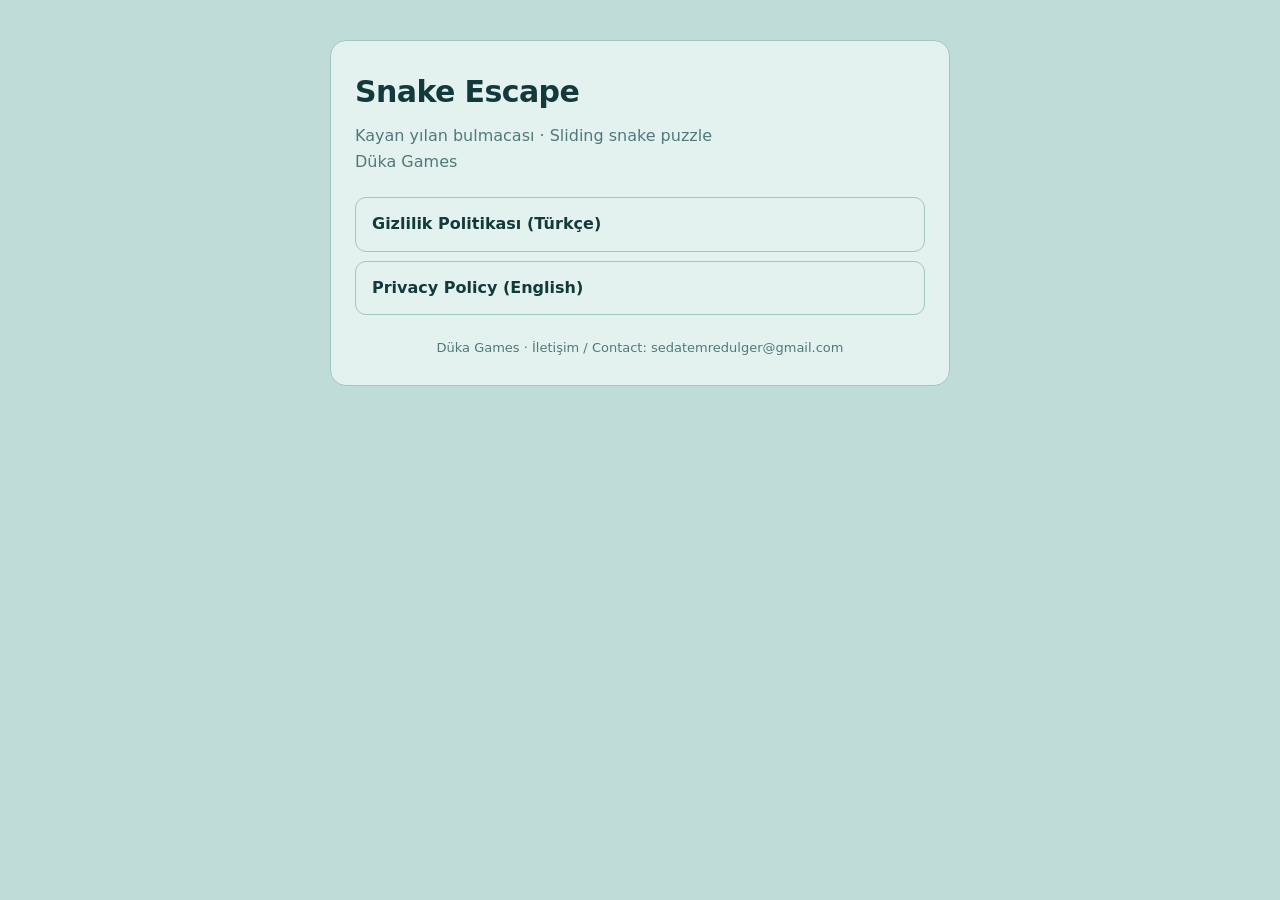
==== index.html @ feeebdd0 "Add files via upload" ====
<!doctype html>
<html lang="tr">
<head>
<meta charset="utf-8">
<meta name="viewport" content="width=device-width, initial-scale=1">
<title>Snake Escape</title>
<style>
  :root{ --bg:#BFDCD8; --card:#E4F2EF; --ink:#123A3C; --soft:#4E7A7B; --edge:#9FC7C1; }
  @media (prefers-color-scheme: dark){
    :root{ --bg:#131822; --card:#1B2231; --ink:#E4EAF4; --soft:#93A0B8; --edge:#2C3549; }
  }
  *{ box-sizing:border-box; }
  body{
    margin:0; background:var(--bg); color:var(--ink);
    font-family:system-ui,-apple-system,"Segoe UI",Roboto,sans-serif;
    line-height:1.65; padding:40px 18px;
  }
  .wrap{ max-width:620px; margin:0 auto; }
  .card{ background:var(--card); border:1px solid var(--edge); border-radius:16px; padding:26px 24px; }
  h1{ font-size:30px; margin:0 0 6px; letter-spacing:-.02em; }
  p.sub{ color:var(--soft); margin:0 0 22px; }
  a{ color:inherit; display:block; padding:13px 16px; margin-bottom:9px;
     border:1px solid var(--edge); border-radius:11px; text-decoration:none; font-weight:600; }
  a:hover{ background:var(--bg); }
  footer{ color:var(--soft); font-size:13px; margin-top:22px; text-align:center; }
</style>
</head>
<body>
  <div class="wrap"><div class="card">
    <h1>Snake Escape</h1>
    <p class="sub">Kayan yılan bulmacası · Sliding snake puzzle<br>Düka Games</p>
    <a href="gizlilik.html">Gizlilik Politikası (Türkçe)</a>
    <a href="privacy.html">Privacy Policy (English)</a>
    <footer>Düka Games · İletişim / Contact: sedatemredulger@gmail.com</footer>
  </div></div>
</body>
</html>
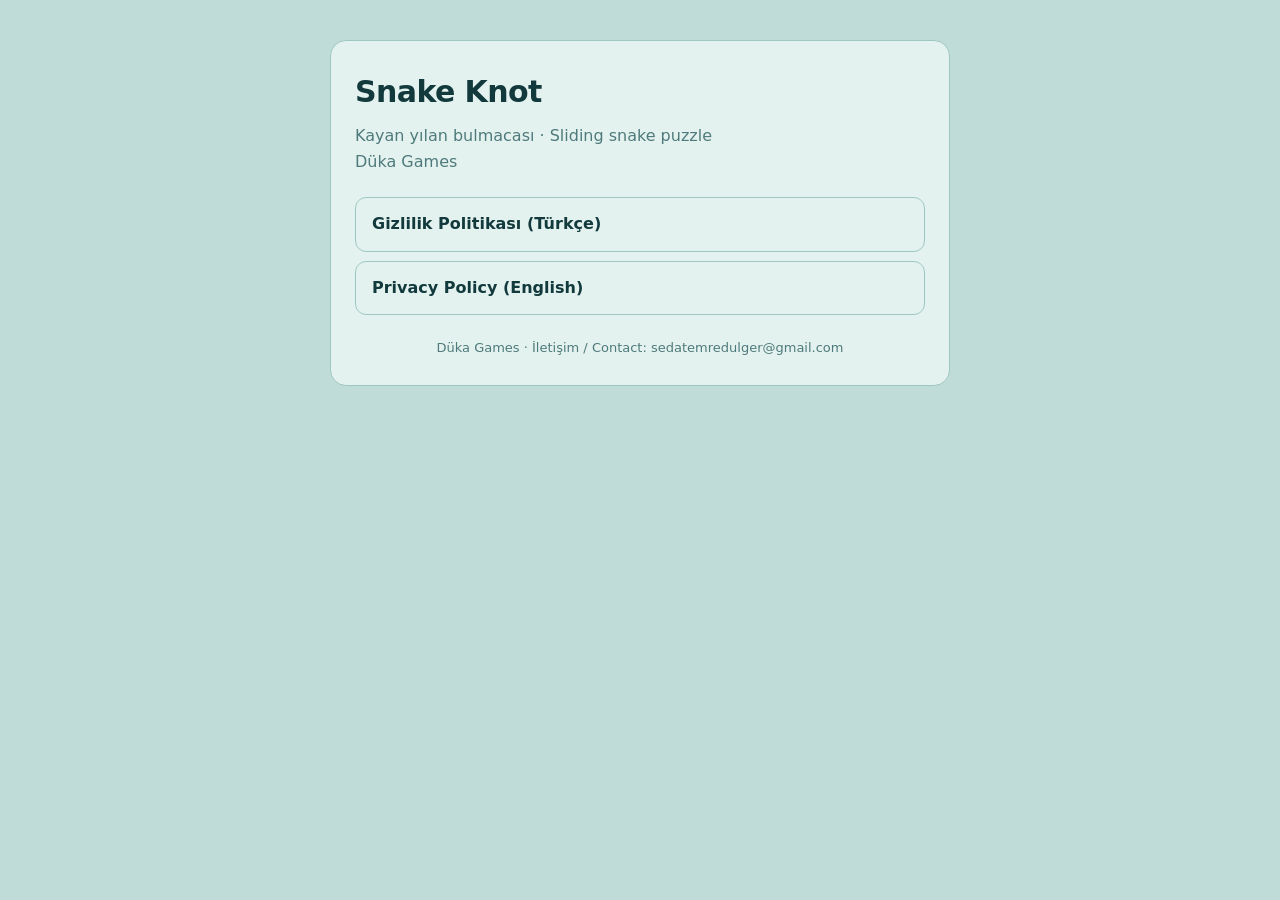
==== commit f679ec4f: "Add files via upload" ====
--- a/index.html
+++ b/index.html
@@ -3,7 +3,7 @@
 <head>
 <meta charset="utf-8">
 <meta name="viewport" content="width=device-width, initial-scale=1">
-<title>Snake Escape</title>
+<title>Snake Knot</title>
 <style>
   :root{ --bg:#BFDCD8; --card:#E4F2EF; --ink:#123A3C; --soft:#4E7A7B; --edge:#9FC7C1; }
   @media (prefers-color-scheme: dark){
@@ -27,7 +27,7 @@
 </head>
 <body>
   <div class="wrap"><div class="card">
-    <h1>Snake Escape</h1>
+    <h1>Snake Knot</h1>
     <p class="sub">Kayan yılan bulmacası · Sliding snake puzzle<br>Düka Games</p>
     <a href="gizlilik.html">Gizlilik Politikası (Türkçe)</a>
     <a href="privacy.html">Privacy Policy (English)</a>
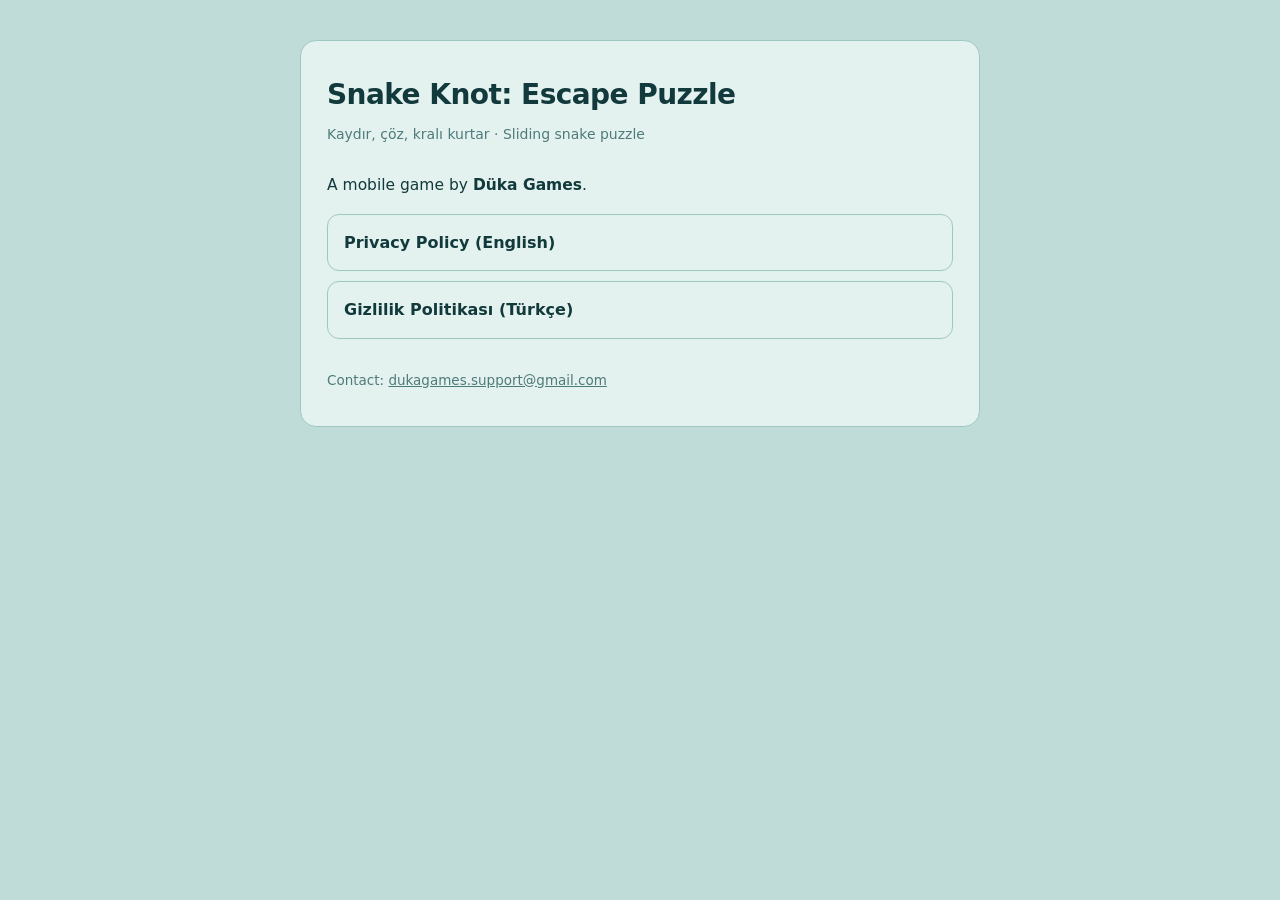
==== commit 9eb3af6f: "Add files via upload" ====
--- a/index.html
+++ b/index.html
@@ -1,5 +1,5 @@
 <!doctype html>
-<html lang="tr">
+<html lang="en">
 <head>
 <meta charset="utf-8">
 <meta name="viewport" content="width=device-width, initial-scale=1">
@@ -10,28 +10,34 @@
     :root{ --bg:#131822; --card:#1B2231; --ink:#E4EAF4; --soft:#93A0B8; --edge:#2C3549; }
   }
   *{ box-sizing:border-box; }
-  body{
-    margin:0; background:var(--bg); color:var(--ink);
+  body{ margin:0; background:var(--bg); color:var(--ink);
     font-family:system-ui,-apple-system,"Segoe UI",Roboto,sans-serif;
-    line-height:1.65; padding:40px 18px;
-  }
-  .wrap{ max-width:620px; margin:0 auto; }
-  .card{ background:var(--card); border:1px solid var(--edge); border-radius:16px; padding:26px 24px; }
-  h1{ font-size:30px; margin:0 0 6px; letter-spacing:-.02em; }
-  p.sub{ color:var(--soft); margin:0 0 22px; }
-  a{ color:inherit; display:block; padding:13px 16px; margin-bottom:9px;
-     border:1px solid var(--edge); border-radius:11px; text-decoration:none; font-weight:600; }
-  a:hover{ background:var(--bg); }
-  footer{ color:var(--soft); font-size:13px; margin-top:22px; text-align:center; }
+    line-height:1.7; padding:40px 18px; }
+  .wrap{ max-width:680px; margin:0 auto; }
+  .card{ background:var(--card); border:1px solid var(--edge); border-radius:16px; padding:30px 26px 34px; }
+  h1{ font-size:28px; margin:0 0 4px; letter-spacing:-.02em; }
+  .date{ color:var(--soft); font-size:14px; margin:0 0 26px; }
+  h2{ font-size:18px; margin:28px 0 8px; }
+  p, li{ font-size:15.5px; }
+  ul{ padding-left:20px; }
+  table{ border-collapse:collapse; width:100%; margin:12px 0; font-size:14.5px; }
+  th,td{ text-align:left; padding:9px 10px; border-bottom:1px solid var(--edge); vertical-align:top; }
+  th{ color:var(--soft); font-size:12px; text-transform:uppercase; letter-spacing:.08em; }
+  .box{ border-left:3px solid var(--soft); padding:2px 0 2px 14px; margin:16px 0; color:var(--soft); }
+  a{ color:inherit; }
+  code{ font-size:.92em; }
+  footer{ color:var(--soft); font-size:13.5px; margin-top:30px; }
+  .links a{ display:block; padding:14px 16px; margin:10px 0; border:1px solid var(--edge);
+    border-radius:12px; text-decoration:none; font-weight:600; }
 </style>
 </head>
-<body>
-  <div class="wrap"><div class="card">
-    <h1>Snake Knot</h1>
-    <p class="sub">Kayan yılan bulmacası · Sliding snake puzzle<br>Düka Games</p>
-    <a href="gizlilik.html">Gizlilik Politikası (Türkçe)</a>
-    <a href="privacy.html">Privacy Policy (English)</a>
-    <footer>Düka Games · İletişim / Contact: sedatemredulger@gmail.com</footer>
-  </div></div>
-</body>
-</html>
+<body><div class="wrap"><div class="card">
+<h1>Snake Knot: Escape Puzzle</h1>
+<p class="date">Kaydır, çöz, kralı kurtar · Sliding snake puzzle</p>
+<p>A mobile game by <strong>Düka Games</strong>.</p>
+<div class="links">
+  <a href="privacy.html">Privacy Policy (English)</a>
+  <a href="gizlilik.html">Gizlilik Politikası (Türkçe)</a>
+</div>
+<footer>Contact: <a href="mailto:dukagames.support@gmail.com">dukagames.support@gmail.com</a></footer>
+</div></div></body></html>
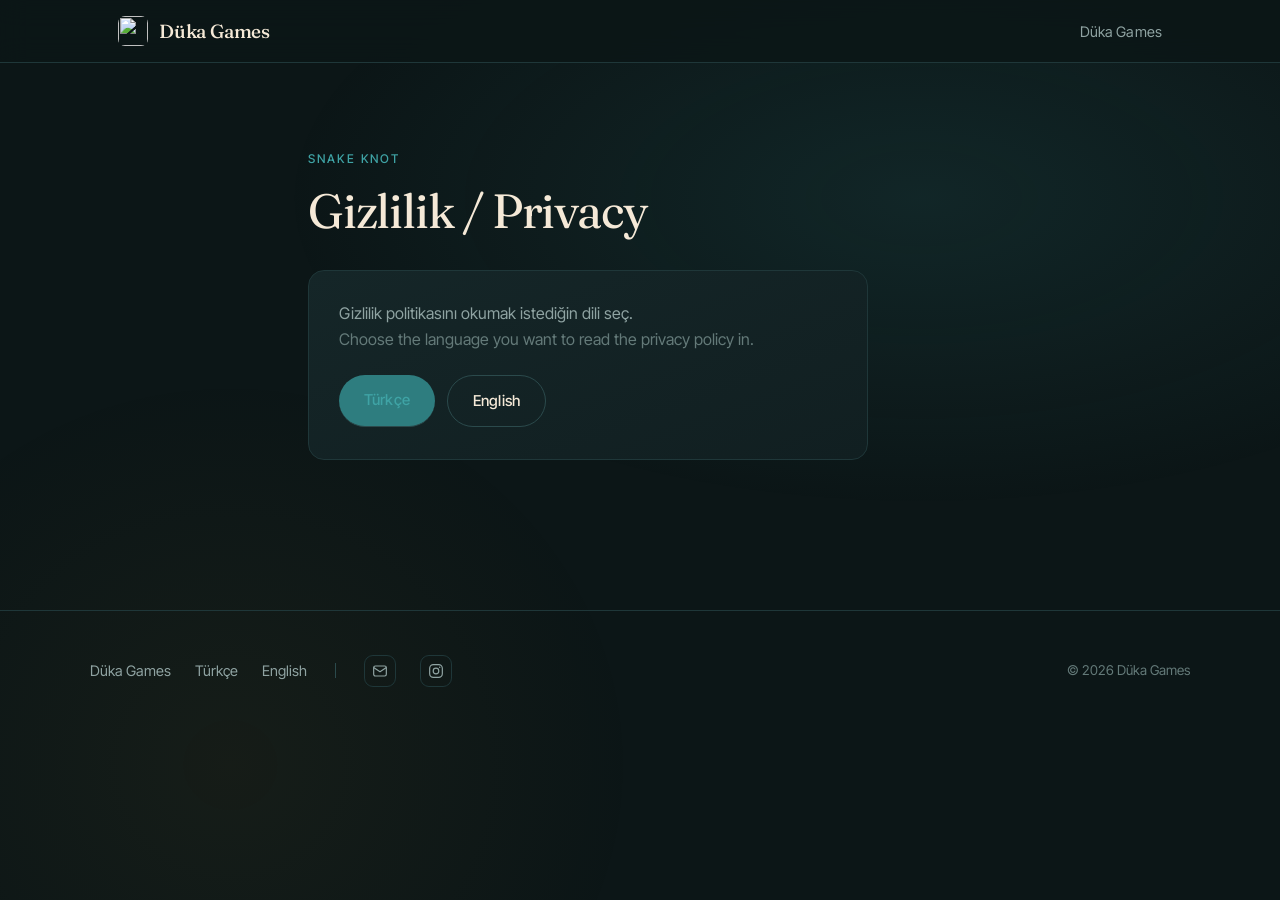
==== commit 11dee48d: "Add files via upload" ====
--- a/index.html
+++ b/index.html
@@ -1,43 +1,61 @@
 <!doctype html>
-<html lang="en">
+<html lang="tr">
 <head>
 <meta charset="utf-8">
 <meta name="viewport" content="width=device-width, initial-scale=1">
-<title>Snake Knot</title>
-<style>
-  :root{ --bg:#BFDCD8; --card:#E4F2EF; --ink:#123A3C; --soft:#4E7A7B; --edge:#9FC7C1; }
-  @media (prefers-color-scheme: dark){
-    :root{ --bg:#131822; --card:#1B2231; --ink:#E4EAF4; --soft:#93A0B8; --edge:#2C3549; }
-  }
-  *{ box-sizing:border-box; }
-  body{ margin:0; background:var(--bg); color:var(--ink);
-    font-family:system-ui,-apple-system,"Segoe UI",Roboto,sans-serif;
-    line-height:1.7; padding:40px 18px; }
-  .wrap{ max-width:680px; margin:0 auto; }
-  .card{ background:var(--card); border:1px solid var(--edge); border-radius:16px; padding:30px 26px 34px; }
-  h1{ font-size:28px; margin:0 0 4px; letter-spacing:-.02em; }
-  .date{ color:var(--soft); font-size:14px; margin:0 0 26px; }
-  h2{ font-size:18px; margin:28px 0 8px; }
-  p, li{ font-size:15.5px; }
-  ul{ padding-left:20px; }
-  table{ border-collapse:collapse; width:100%; margin:12px 0; font-size:14.5px; }
-  th,td{ text-align:left; padding:9px 10px; border-bottom:1px solid var(--edge); vertical-align:top; }
-  th{ color:var(--soft); font-size:12px; text-transform:uppercase; letter-spacing:.08em; }
-  .box{ border-left:3px solid var(--soft); padding:2px 0 2px 14px; margin:16px 0; color:var(--soft); }
-  a{ color:inherit; }
-  code{ font-size:.92em; }
-  footer{ color:var(--soft); font-size:13.5px; margin-top:30px; }
-  .links a{ display:block; padding:14px 16px; margin:10px 0; border:1px solid var(--edge);
-    border-radius:12px; text-decoration:none; font-weight:600; }
-</style>
+<meta name="theme-color" content="#0C1617">
+<title>Snake Knot · Gizlilik / Privacy</title>
+<meta name="description" content="Snake Knot gizlilik politikası. Hesap yok, veri cihazda kalır.">
+<meta name="robots" content="index,follow">
+<link rel="icon" type="image/png" href="gorsel/duka-amblem.png">
+<link rel="preconnect" href="https://fonts.googleapis.com">
+<link rel="preconnect" href="https://fonts.gstatic.com" crossorigin>
+<link href="https://fonts.googleapis.com/css2?family=Fraunces:opsz,wght@9..144,300;9..144,400;9..144,500&family=Inter+Tight:wght@300;400;500&display=swap" rel="stylesheet">
+<link rel="stylesheet" href="stil.css">
 </head>
-<body><div class="wrap"><div class="card">
-<h1>Snake Knot: Escape Puzzle</h1>
-<p class="date">Kaydır, çöz, kralı kurtar · Sliding snake puzzle</p>
-<p>A mobile game by <strong>Düka Games</strong>.</p>
-<div class="links">
-  <a href="privacy.html">Privacy Policy (English)</a>
-  <a href="gizlilik.html">Gizlilik Politikası (Türkçe)</a>
+<body>
+<div class="sar">
+
+<header>
+  <div class="ustbar">
+    <a class="marka" href="https://artduka.com/">
+      <img src="gorsel/duka-amblem.png" alt=""><b>D&uuml;ka Games</b>
+    </a>
+    <nav class="ustbag">
+      <a href="https://artduka.com/">Düka Games</a>
+    </nav>
+  </div>
+</header>
+
+<main class="yazi">
+  <section style="padding-top:86px">
+    <div class="baslik-ust">Snake Knot</div>
+    <h1 style="font-size:clamp(32px,5vw,48px)">Gizlilik / Privacy</h1>
+    <div class="kart" style="margin-top:34px;max-width:560px">
+      <p style="margin-bottom:22px">Gizlilik politikasını okumak istediğin dili seç.<br>
+      <span style="color:var(--sis-koyu)">Choose the language you want to read the privacy policy in.</span></p>
+      <div style="display:flex;gap:12px;flex-wrap:wrap">
+        <a class="dugme" href="gizlilik.html">Türkçe</a>
+        <a class="dugme hat" href="privacy.html">English</a>
+      </div>
+    </div>
+  </section>
+</main>
+
+<footer>
+  <div class="altic">
+    <nav>
+      <a href="https://artduka.com/">Düka Games</a>
+      <a href="gizlilik.html">Türkçe</a>
+      <a href="privacy.html">English</a>
+      <span class="ayrac"></span>
+      <a class="ikon" href="mailto:dukagames.support@gmail.com" aria-label="E-posta" title="dukagames.support@gmail.com"><svg viewBox="0 0 24 24" fill="none" stroke="currentColor" stroke-width="1.8" stroke-linecap="round" stroke-linejoin="round" aria-hidden="true"><rect x="2.5" y="4.5" width="19" height="15" rx="2.5"/><path d="M3 7l9 6 9-6"/></svg></a>
+      <a class="ikon" href="https://instagram.com/dukagames" target="_blank" rel="noopener" aria-label="Instagram" title="@dukagames"><svg viewBox="0 0 24 24" fill="none" stroke="currentColor" stroke-width="1.8" stroke-linecap="round" stroke-linejoin="round" aria-hidden="true"><rect x="2.5" y="2.5" width="19" height="19" rx="5.5"/><circle cx="12" cy="12" r="4.2"/><circle cx="17.6" cy="6.4" r="1.1" fill="currentColor" stroke="none"/></svg></a>
+    </nav>
+    <div class="telif">&copy; 2026 Düka Games</div>
+  </div>
+</footer>
+
 </div>
-<footer>Contact: <a href="mailto:dukagames.support@gmail.com">dukagames.support@gmail.com</a></footer>
-</div></div></body></html>
+</body>
+</html>
--- a/stil.css
+++ b/stil.css
@@ -0,0 +1,352 @@
+/* Düka Games — artduka.com
+   Tasarım dili: Itera Consultancy'nin yapısı ve tipografisi,
+   Snake Knot'un renk paletiyle. Tek dosya, derleme yok. */
+
+:root{
+  --gece:        #0C1617;   /* zemin — turkuaza çalan neredeyse siyah */
+  --gece-yumusak:#111F21;
+  --kart:        #152628;
+  --cizgi:       #1F3739;
+  --cizgi-acik:  #2B4A4C;
+
+  --turkuaz:     #2E7D7F;
+  --turkuaz-par: #3FA3A5;
+  --turkuaz-koyu:#123A3C;
+
+  --altin:       #D69E2E;
+  --altin-sogut: #B8862A;
+
+  --krem:        #F5E9D7;
+  --kagit:       #FAF7F2;
+  --sis:         #8FA3A2;
+  --sis-koyu:    #647A79;
+
+  --serif: "Fraunces", Georgia, "Times New Roman", serif;
+  --sans:  "Inter Tight", -apple-system, BlinkMacSystemFont, "Segoe UI", Roboto, sans-serif;
+}
+
+*{ box-sizing:border-box; margin:0; padding:0; }
+
+html{ scroll-behavior:smooth; }
+
+body{
+  font-family:var(--sans);
+  background:var(--gece);
+  color:var(--kagit);
+  line-height:1.6;
+  overflow-x:hidden;
+  -webkit-font-smoothing:antialiased;
+  -moz-osx-font-smoothing:grayscale;
+  text-rendering:optimizeLegibility;
+}
+
+/* Zemin atmosferi: iki yumuşak ışık, çok hafif */
+body::before{
+  content:"";
+  position:fixed; inset:0; z-index:0; pointer-events:none;
+  background:
+    radial-gradient(ellipse 80% 55% at 72% 22%, rgba(46,125,127,.16) 0%, transparent 62%),
+    radial-gradient(ellipse 55% 75% at 18% 85%, rgba(214,158,46,.05) 0%, transparent 58%);
+}
+
+.sar{ position:relative; z-index:1; }
+
+a{ color:inherit; text-decoration:none; }
+
+/* ============ ÜST BAR ============ */
+
+header{
+  position:sticky; top:0; z-index:20;
+  background:rgba(12,22,23,.82);
+  backdrop-filter:blur(14px);
+  border-bottom:1px solid var(--cizgi);
+}
+
+.ustbar{
+  max-width:1100px; margin:0 auto;
+  padding:16px 28px;
+  display:flex; align-items:center; justify-content:space-between; gap:20px;
+}
+
+.marka{ display:flex; align-items:center; gap:11px; }
+.marka img{ width:30px; height:30px; border-radius:7px; display:block; }
+.marka b{
+  font-family:var(--serif);
+  font-weight:500; font-size:19px; letter-spacing:-.01em;
+  color:var(--krem);
+}
+
+.ustbag{ display:flex; align-items:center; gap:26px; }
+.ustbag a{
+  font-size:14.5px; color:var(--sis); letter-spacing:.01em;
+  transition:color .2s ease;
+}
+.ustbag a:hover{ color:var(--krem); }
+.ustbag .dil{
+  border:1px solid var(--cizgi-acik);
+  padding:6px 13px; border-radius:999px;
+  font-size:13px; color:var(--sis);
+}
+.ustbag .dil:hover{ border-color:var(--turkuaz); color:var(--krem); }
+
+/* ============ GENEL YERLEŞİM ============ */
+
+main{ max-width:1100px; margin:0 auto; padding:0 28px 110px; }
+
+section{ padding:94px 0 0; }
+
+.baslik-ust{
+  font-size:12px; letter-spacing:.18em; text-transform:uppercase;
+  color:var(--turkuaz-par); margin-bottom:16px; font-weight:500;
+}
+
+h1{
+  font-family:var(--serif);
+  font-weight:400; font-size:clamp(38px, 6vw, 68px);
+  line-height:1.08; letter-spacing:-.025em;
+  color:var(--krem);
+}
+
+h2{
+  font-family:var(--serif);
+  font-weight:400; font-size:clamp(27px, 3.4vw, 38px);
+  line-height:1.2; letter-spacing:-.02em;
+  color:var(--krem); margin-bottom:26px;
+}
+
+h3{
+  font-family:var(--serif);
+  font-weight:500; font-size:21px; letter-spacing:-.01em;
+  color:var(--krem); margin-bottom:9px;
+}
+
+p{ color:var(--sis); font-size:16.5px; }
+p strong, p b{ color:var(--kagit); font-weight:500; }
+
+.kurulus{ max-width:620px; }
+
+/* ============ KAHRAMAN ============ */
+
+.kahraman{
+  padding:120px 0 10px;
+  display:grid; grid-template-columns:1.15fr .85fr; gap:60px; align-items:center;
+}
+
+.kahraman .giris{ font-size:19px; line-height:1.68; margin-top:26px; max-width:530px; }
+
+.kahraman .amblem{
+  justify-self:center;
+  width:min(300px, 80%); height:auto; opacity:.92;
+  filter:drop-shadow(0 20px 50px rgba(0,0,0,.45));
+}
+
+.cizgi-altin{
+  width:62px; height:2px; background:var(--altin);
+  margin:30px 0 0; border-radius:2px;
+}
+
+/* ============ KARTLAR ============ */
+
+.kart{
+  background:linear-gradient(160deg, var(--kart) 0%, var(--gece-yumusak) 100%);
+  border:1px solid var(--cizgi);
+  border-radius:16px;
+  padding:30px 30px 32px;
+}
+
+.oyunlar{ display:grid; grid-template-columns:repeat(auto-fit, minmax(310px,1fr)); gap:22px; }
+
+.oyunkart{
+  display:block; position:relative;
+  transition:border-color .25s ease, transform .25s ease;
+}
+.oyunkart:hover{ border-color:var(--turkuaz); transform:translateY(-3px); }
+.oyunkart.pasif{ opacity:.72; }
+.oyunkart.pasif:hover{ transform:none; border-color:var(--cizgi); }
+
+.oyunkart .ust{ display:flex; align-items:center; gap:16px; margin-bottom:17px; }
+.oyunkart .ust img{ width:58px; height:58px; border-radius:14px; display:block; }
+
+.rozet{
+  display:inline-block; margin-top:17px;
+  font-size:11.5px; letter-spacing:.12em; text-transform:uppercase;
+  padding:5px 12px; border-radius:999px;
+  border:1px solid var(--turkuaz); color:var(--turkuaz-par);
+}
+.rozet.bekleyen{ border-color:var(--cizgi-acik); color:var(--sis-koyu); }
+
+/* ============ İLKELER ============ */
+
+.ilkeler{ display:grid; grid-template-columns:repeat(auto-fit, minmax(255px,1fr)); gap:1px;
+  background:var(--cizgi); border:1px solid var(--cizgi); border-radius:16px; overflow:hidden; }
+.ilke{ background:var(--gece-yumusak); padding:30px 28px 32px; }
+.ilke .no{
+  font-family:var(--serif); font-size:13px; color:var(--altin);
+  letter-spacing:.1em; margin-bottom:13px;
+}
+.ilke p{ font-size:15.5px; }
+
+/* ============ EKRAN GÖRÜNTÜLERİ ============ */
+
+.vitrin{
+  display:flex; gap:18px; overflow-x:auto; padding:4px 0 18px;
+  scroll-snap-type:x mandatory; -webkit-overflow-scrolling:touch;
+}
+.vitrin img{
+  /* height:auto SART: HTML'deki height="960" niteligi CSS yoksa gecerli
+     oluyor ve gorsel 216x960 olarak eziliyordu. */
+  width:216px; height:auto; flex:0 0 auto; border-radius:14px;
+  border:1px solid var(--cizgi-acik); scroll-snap-align:start;
+  box-shadow:0 14px 34px rgba(0,0,0,.35);
+}
+.vitrin::-webkit-scrollbar{ height:6px; }
+.vitrin::-webkit-scrollbar-thumb{ background:var(--cizgi-acik); border-radius:3px; }
+
+/* ============ DÜĞMELER ============ */
+
+.dugme{
+  display:inline-flex; align-items:center; gap:9px;
+  background:var(--turkuaz); color:#071112;
+  padding:13px 25px; border-radius:999px;
+  font-size:15px; font-weight:500; letter-spacing:.01em;
+  transition:background .2s ease, transform .2s ease;
+}
+.dugme:hover{ background:var(--turkuaz-par); transform:translateY(-1px); }
+
+.dugme.hat{
+  background:transparent; color:var(--krem);
+  border:1px solid var(--cizgi-acik);
+}
+.dugme.hat:hover{ background:rgba(46,125,127,.14); border-color:var(--turkuaz); }
+
+/* ============ LİSTELER ============ */
+
+.ozellik{ list-style:none; }
+.ozellik li{
+  color:var(--sis); font-size:16px;
+  padding:15px 0 15px 28px; position:relative;
+  border-bottom:1px solid var(--cizgi);
+}
+.ozellik li:last-child{ border-bottom:none; }
+.ozellik li::before{
+  content:""; position:absolute; left:4px; top:24px;
+  width:7px; height:7px; border-radius:50%; background:var(--altin);
+}
+.ozellik li b{ color:var(--kagit); font-weight:500; }
+
+/* ============ SSS ============ */
+
+.sss h3{ margin-top:26px; }
+.sss h3:first-child{ margin-top:0; }
+.sss p{ margin-bottom:4px; }
+
+/* ============ METİN SAYFALARI ============ */
+
+.yazi{ max-width:720px; }
+.yazi h2{ font-size:23px; margin:34px 0 10px; }
+.yazi p, .yazi li{ font-size:16px; color:var(--sis); }
+.yazi ul{ padding-left:20px; margin:10px 0; }
+.yazi li{ margin:5px 0; }
+.yazi a{ color:var(--turkuaz-par); border-bottom:1px solid var(--cizgi-acik); }
+.yazi a:hover{ border-bottom-color:var(--turkuaz-par); }
+.yazi table{ border-collapse:collapse; width:100%; margin:16px 0; font-size:15px; }
+.yazi th, .yazi td{
+  text-align:left; padding:11px 12px;
+  border-bottom:1px solid var(--cizgi); vertical-align:top; color:var(--sis);
+}
+.yazi th{
+  color:var(--sis-koyu); font-size:11.5px;
+  text-transform:uppercase; letter-spacing:.1em; font-weight:500;
+}
+.tarih{ color:var(--sis-koyu); font-size:14px; margin-top:10px; }
+
+.alinti{
+  border-left:2px solid var(--turkuaz);
+  padding:4px 0 4px 18px; margin:20px 0; color:var(--sis);
+}
+
+/* ============ ALT BİLGİ ============ */
+
+footer{
+  border-top:1px solid var(--cizgi);
+  margin-top:40px; padding:44px 28px 56px;
+}
+.altic{
+  max-width:1100px; margin:0 auto;
+  display:flex; justify-content:space-between; align-items:center;
+  gap:22px; flex-wrap:wrap;
+}
+footer nav{ display:flex; gap:24px; flex-wrap:wrap; }
+footer a{ color:var(--sis); font-size:14.5px; }
+footer a:hover{ color:var(--krem); }
+footer .telif{ color:var(--sis-koyu); font-size:13.5px; }
+
+/* ============ DAR EKRAN ============ */
+
+@media (max-width:820px){
+  .kahraman{ grid-template-columns:1fr; gap:38px; padding-top:76px; }
+  .kahraman .amblem{ width:min(210px,56%); order:-1; justify-self:start; }
+  section{ padding-top:70px; }
+  main{ padding:0 20px 80px; }
+  .ustbar{ padding:14px 20px; }
+  .ustbag{ gap:16px; }
+  .kart{ padding:24px 22px 26px; }
+  .ilke{ padding:26px 22px 28px; }
+  .vitrin img{ width:172px; }
+}
+
+@media (prefers-reduced-motion:reduce){
+  html{ scroll-behavior:auto; }
+  *{ transition:none !important; }
+}
+
+/* ============ ÇOK DAR EKRAN ============ */
+/* Telefonda üst bar taşıyordu: marka iki satıra kırılıyor, dil rozeti
+   ekranın dışına çıkıyordu. Menü bağlantıları gizleniyor — hepsi zaten
+   sayfanın içinde ve alt bilgide var. */
+
+.marka b{ white-space:nowrap; }
+
+@media (max-width:640px){
+  .ustbar{ padding:12px 18px; }
+  .marka img{ width:26px; height:26px; }
+  .marka b{ font-size:17px; }
+  .ustbag a:not(.dil){ display:none; }
+  .kahraman{ padding-top:56px; }
+  h1{ font-size:clamp(32px,9vw,46px); }
+  .kahraman .giris{ font-size:17px; }
+}
+
+/* ============ SOSYAL ============ */
+
+.sosyal{ display:inline-flex; align-items:center; gap:7px; }
+.sosyal svg{ width:17px; height:17px; flex:0 0 auto; }
+.sosyal:hover svg{ opacity:1; }
+.sosyal svg{ opacity:.8; transition:opacity .2s ease; }
+
+/* ============ KÜÇÜK ETİKETLER ============ */
+
+.etiketler{ display:flex; flex-wrap:wrap; gap:8px; margin-top:18px; }
+.etiket{
+  font-size:12px; letter-spacing:.06em;
+  padding:6px 12px; border-radius:8px;
+  background:rgba(46,125,127,.14);
+  border:1px solid var(--cizgi-acik);
+  color:var(--krem);
+}
+
+/* ============ ALT BİLGİ — AYRAÇ VE İKONLAR ============ */
+
+.ayrac{
+  display:inline-block; width:1px; height:15px;
+  background:var(--cizgi-acik); margin:0 4px;
+}
+footer nav{ align-items:center; }
+.ikon{
+  display:inline-flex; align-items:center; justify-content:center;
+  width:32px; height:32px; border-radius:9px;
+  border:1px solid var(--cizgi); color:var(--sis);
+  transition:color .2s ease, border-color .2s ease, background .2s ease;
+}
+.ikon svg{ width:16px; height:16px; }
+.ikon:hover{ color:var(--krem); border-color:var(--turkuaz); background:rgba(46,125,127,.14); }
